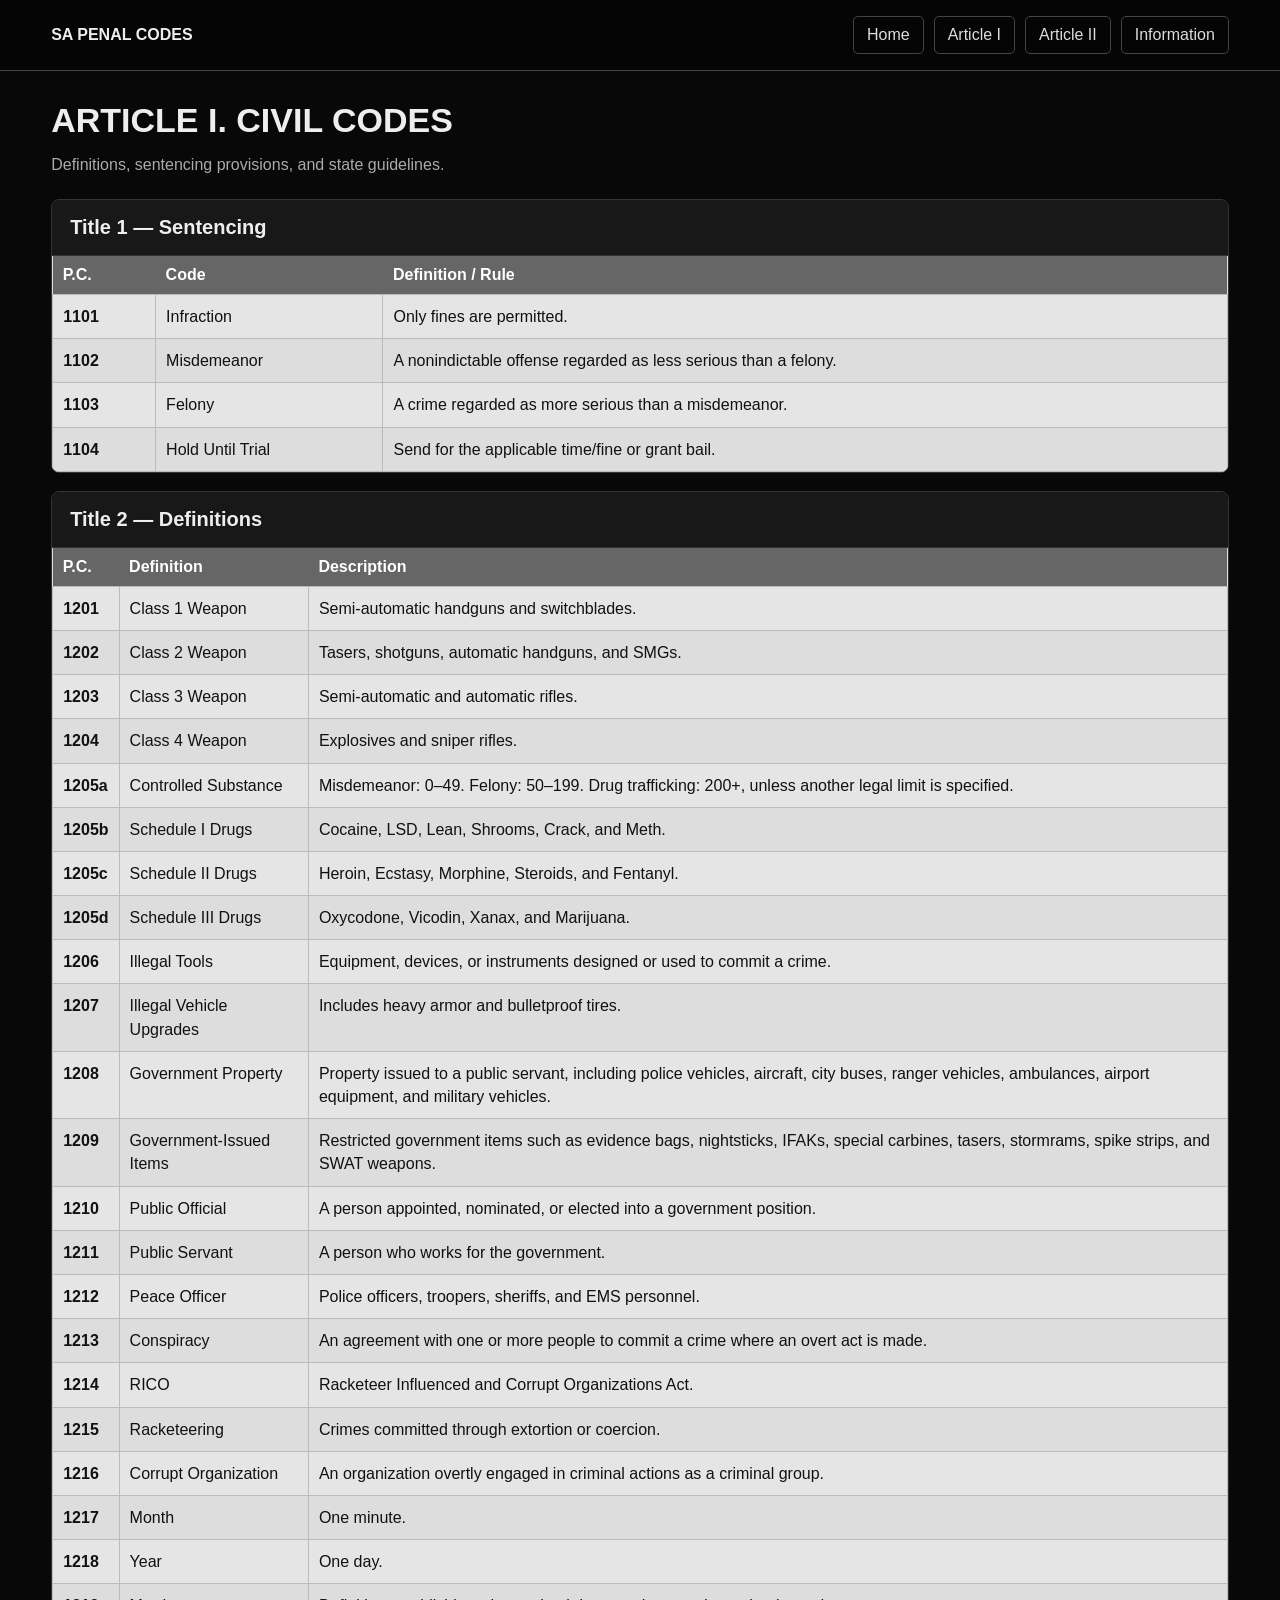
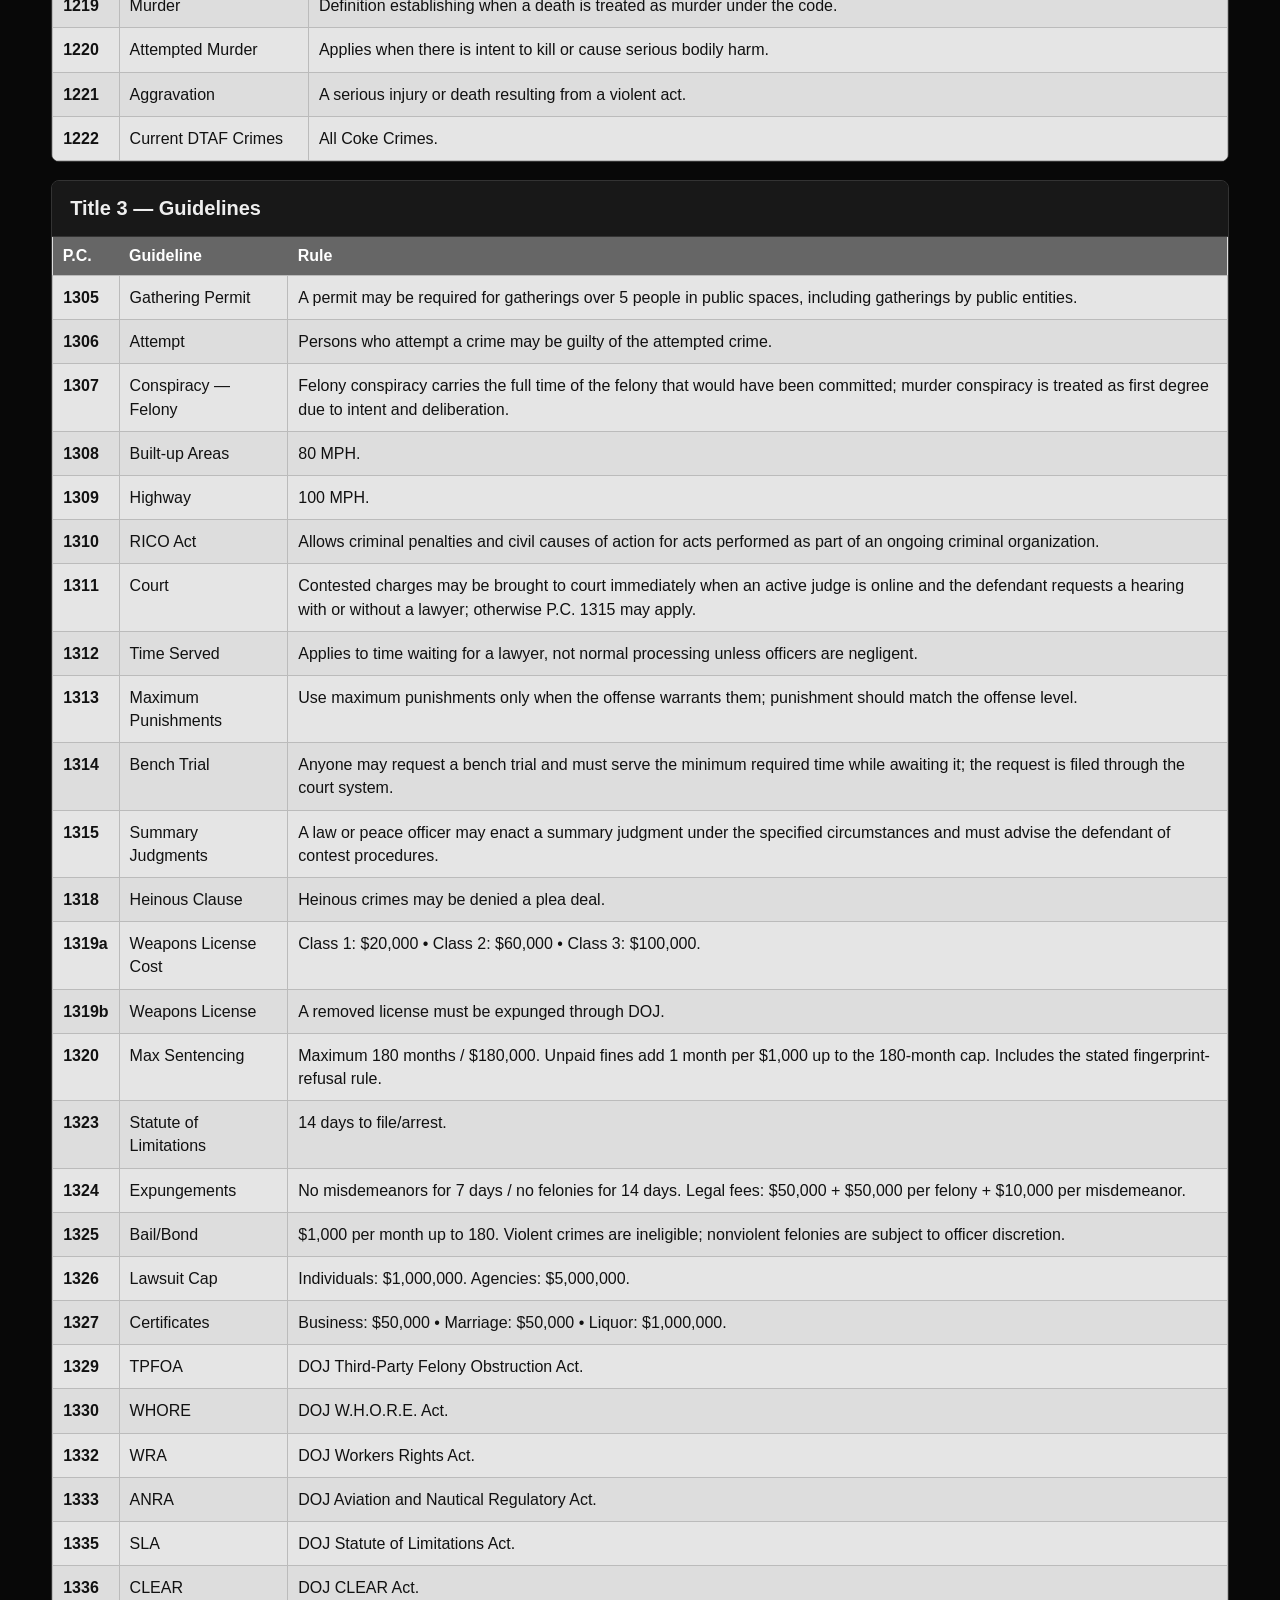
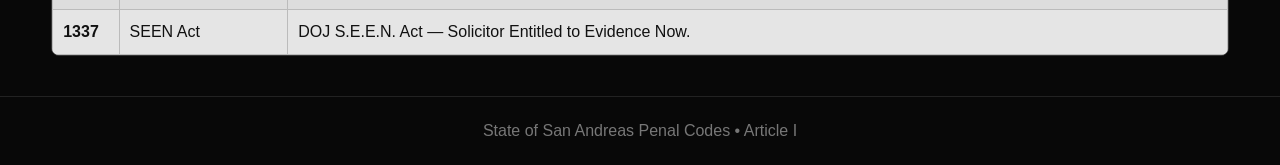
==== article1.html @ 96ac8deb "Add Article I civil codes page" ====
<!DOCTYPE html><html lang="en"><head><meta charset="UTF-8"><meta name="viewport" content="width=device-width,initial-scale=1"><title>Article I | State of San Andreas Penal Codes</title><style>*{box-sizing:border-box}body{margin:0;background:#080808;color:#eee;font-family:Arial,Helvetica,sans-serif}nav{background:#050505;border-bottom:1px solid #444;padding:16px 4%;display:flex;gap:10px;flex-wrap:wrap;align-items:center;position:sticky;top:0;z-index:10}nav b{margin-right:auto}nav a{color:#ddd;text-decoration:none;padding:9px 13px;border:1px solid #444;border-radius:5px}main{width:92%;max-width:1300px;margin:30px auto}.intro{margin-bottom:25px}.intro h1{font-size:34px;margin:0 0 8px}.intro p{color:#aaa}.section{background:#121212;border:1px solid #333;border-radius:8px;margin:18px 0;overflow:hidden}.section h2{margin:0;padding:16px 18px;background:#181818;border-bottom:1px solid #333;font-size:20px}.tablebox{overflow:auto}table{width:100%;border-collapse:collapse;min-width:760px;background:#ddd;color:#111}th{background:#666;color:#fff;text-align:left;padding:10px}td{padding:10px;border:1px solid #bbb;vertical-align:top;line-height:1.45}tr:nth-child(even){background:#e5e5e5}.pc{font-weight:bold;white-space:nowrap}footer{text-align:center;color:#777;border-top:1px solid #222;padding:25px;margin-top:40px}@media(max-width:600px){nav b{width:100%;margin-bottom:4px}main{width:95%}.intro h1{font-size:27px}}</style></head><body><nav><b>SA PENAL CODES</b><a href="index.html">Home</a><a href="article1.html">Article I</a><a href="article2.html">Article II</a><a href="information.html">Information</a></nav><main><div class="intro"><h1>ARTICLE I. CIVIL CODES</h1><p>Definitions, sentencing provisions, and state guidelines.</p></div><div class="section"><h2>Title 1 — Sentencing</h2><div class="tablebox"><table><tr><th>P.C.</th><th>Code</th><th>Definition / Rule</th></tr><tr><td class="pc">1101</td><td>Infraction</td><td>Only fines are permitted.</td></tr><tr><td class="pc">1102</td><td>Misdemeanor</td><td>A nonindictable offense regarded as less serious than a felony.</td></tr><tr><td class="pc">1103</td><td>Felony</td><td>A crime regarded as more serious than a misdemeanor.</td></tr><tr><td class="pc">1104</td><td>Hold Until Trial</td><td>Send for the applicable time/fine or grant bail.</td></tr></table></div></div><div class="section"><h2>Title 2 — Definitions</h2><div class="tablebox"><table><tr><th>P.C.</th><th>Definition</th><th>Description</th></tr><tr><td class="pc">1201</td><td>Class 1 Weapon</td><td>Semi-automatic handguns and switchblades.</td></tr><tr><td class="pc">1202</td><td>Class 2 Weapon</td><td>Tasers, shotguns, automatic handguns, and SMGs.</td></tr><tr><td class="pc">1203</td><td>Class 3 Weapon</td><td>Semi-automatic and automatic rifles.</td></tr><tr><td class="pc">1204</td><td>Class 4 Weapon</td><td>Explosives and sniper rifles.</td></tr><tr><td class="pc">1205a</td><td>Controlled Substance</td><td>Misdemeanor: 0–49. Felony: 50–199. Drug trafficking: 200+, unless another legal limit is specified.</td></tr><tr><td class="pc">1205b</td><td>Schedule I Drugs</td><td>Cocaine, LSD, Lean, Shrooms, Crack, and Meth.</td></tr><tr><td class="pc">1205c</td><td>Schedule II Drugs</td><td>Heroin, Ecstasy, Morphine, Steroids, and Fentanyl.</td></tr><tr><td class="pc">1205d</td><td>Schedule III Drugs</td><td>Oxycodone, Vicodin, Xanax, and Marijuana.</td></tr><tr><td class="pc">1206</td><td>Illegal Tools</td><td>Equipment, devices, or instruments designed or used to commit a crime.</td></tr><tr><td class="pc">1207</td><td>Illegal Vehicle Upgrades</td><td>Includes heavy armor and bulletproof tires.</td></tr><tr><td class="pc">1208</td><td>Government Property</td><td>Property issued to a public servant, including police vehicles, aircraft, city buses, ranger vehicles, ambulances, airport equipment, and military vehicles.</td></tr><tr><td class="pc">1209</td><td>Government-Issued Items</td><td>Restricted government items such as evidence bags, nightsticks, IFAKs, special carbines, tasers, stormrams, spike strips, and SWAT weapons.</td></tr><tr><td class="pc">1210</td><td>Public Official</td><td>A person appointed, nominated, or elected into a government position.</td></tr><tr><td class="pc">1211</td><td>Public Servant</td><td>A person who works for the government.</td></tr><tr><td class="pc">1212</td><td>Peace Officer</td><td>Police officers, troopers, sheriffs, and EMS personnel.</td></tr><tr><td class="pc">1213</td><td>Conspiracy</td><td>An agreement with one or more people to commit a crime where an overt act is made.</td></tr><tr><td class="pc">1214</td><td>RICO</td><td>Racketeer Influenced and Corrupt Organizations Act.</td></tr><tr><td class="pc">1215</td><td>Racketeering</td><td>Crimes committed through extortion or coercion.</td></tr><tr><td class="pc">1216</td><td>Corrupt Organization</td><td>An organization overtly engaged in criminal actions as a criminal group.</td></tr><tr><td class="pc">1217</td><td>Month</td><td>One minute.</td></tr><tr><td class="pc">1218</td><td>Year</td><td>One day.</td></tr><tr><td class="pc">1219</td><td>Murder</td><td>Definition establishing when a death is treated as murder under the code.</td></tr><tr><td class="pc">1220</td><td>Attempted Murder</td><td>Applies when there is intent to kill or cause serious bodily harm.</td></tr><tr><td class="pc">1221</td><td>Aggravation</td><td>A serious injury or death resulting from a violent act.</td></tr><tr><td class="pc">1222</td><td>Current DTAF Crimes</td><td>All Coke Crimes.</td></tr></table></div></div><div class="section"><h2>Title 3 — Guidelines</h2><div class="tablebox"><table><tr><th>P.C.</th><th>Guideline</th><th>Rule</th></tr><tr><td class="pc">1305</td><td>Gathering Permit</td><td>A permit may be required for gatherings over 5 people in public spaces, including gatherings by public entities.</td></tr><tr><td class="pc">1306</td><td>Attempt</td><td>Persons who attempt a crime may be guilty of the attempted crime.</td></tr><tr><td class="pc">1307</td><td>Conspiracy — Felony</td><td>Felony conspiracy carries the full time of the felony that would have been committed; murder conspiracy is treated as first degree due to intent and deliberation.</td></tr><tr><td class="pc">1308</td><td>Built-up Areas</td><td>80 MPH.</td></tr><tr><td class="pc">1309</td><td>Highway</td><td>100 MPH.</td></tr><tr><td class="pc">1310</td><td>RICO Act</td><td>Allows criminal penalties and civil causes of action for acts performed as part of an ongoing criminal organization.</td></tr><tr><td class="pc">1311</td><td>Court</td><td>Contested charges may be brought to court immediately when an active judge is online and the defendant requests a hearing with or without a lawyer; otherwise P.C. 1315 may apply.</td></tr><tr><td class="pc">1312</td><td>Time Served</td><td>Applies to time waiting for a lawyer, not normal processing unless officers are negligent.</td></tr><tr><td class="pc">1313</td><td>Maximum Punishments</td><td>Use maximum punishments only when the offense warrants them; punishment should match the offense level.</td></tr><tr><td class="pc">1314</td><td>Bench Trial</td><td>Anyone may request a bench trial and must serve the minimum required time while awaiting it; the request is filed through the court system.</td></tr><tr><td class="pc">1315</td><td>Summary Judgments</td><td>A law or peace officer may enact a summary judgment under the specified circumstances and must advise the defendant of contest procedures.</td></tr><tr><td class="pc">1318</td><td>Heinous Clause</td><td>Heinous crimes may be denied a plea deal.</td></tr><tr><td class="pc">1319a</td><td>Weapons License Cost</td><td>Class 1: $20,000 • Class 2: $60,000 • Class 3: $100,000.</td></tr><tr><td class="pc">1319b</td><td>Weapons License</td><td>A removed license must be expunged through DOJ.</td></tr><tr><td class="pc">1320</td><td>Max Sentencing</td><td>Maximum 180 months / $180,000. Unpaid fines add 1 month per $1,000 up to the 180-month cap. Includes the stated fingerprint-refusal rule.</td></tr><tr><td class="pc">1323</td><td>Statute of Limitations</td><td>14 days to file/arrest.</td></tr><tr><td class="pc">1324</td><td>Expungements</td><td>No misdemeanors for 7 days / no felonies for 14 days. Legal fees: $50,000 + $50,000 per felony + $10,000 per misdemeanor.</td></tr><tr><td class="pc">1325</td><td>Bail/Bond</td><td>$1,000 per month up to 180. Violent crimes are ineligible; nonviolent felonies are subject to officer discretion.</td></tr><tr><td class="pc">1326</td><td>Lawsuit Cap</td><td>Individuals: $1,000,000. Agencies: $5,000,000.</td></tr><tr><td class="pc">1327</td><td>Certificates</td><td>Business: $50,000 • Marriage: $50,000 • Liquor: $1,000,000.</td></tr><tr><td class="pc">1329</td><td>TPFOA</td><td>DOJ Third-Party Felony Obstruction Act.</td></tr><tr><td class="pc">1330</td><td>WHORE</td><td>DOJ W.H.O.R.E. Act.</td></tr><tr><td class="pc">1332</td><td>WRA</td><td>DOJ Workers Rights Act.</td></tr><tr><td class="pc">1333</td><td>ANRA</td><td>DOJ Aviation and Nautical Regulatory Act.</td></tr><tr><td class="pc">1335</td><td>SLA</td><td>DOJ Statute of Limitations Act.</td></tr><tr><td class="pc">1336</td><td>CLEAR</td><td>DOJ CLEAR Act.</td></tr><tr><td class="pc">1337</td><td>SEEN Act</td><td>DOJ S.E.E.N. Act — Solicitor Entitled to Evidence Now.</td></tr></table></div></div></main><footer>State of San Andreas Penal Codes • Article I</footer></body></html>
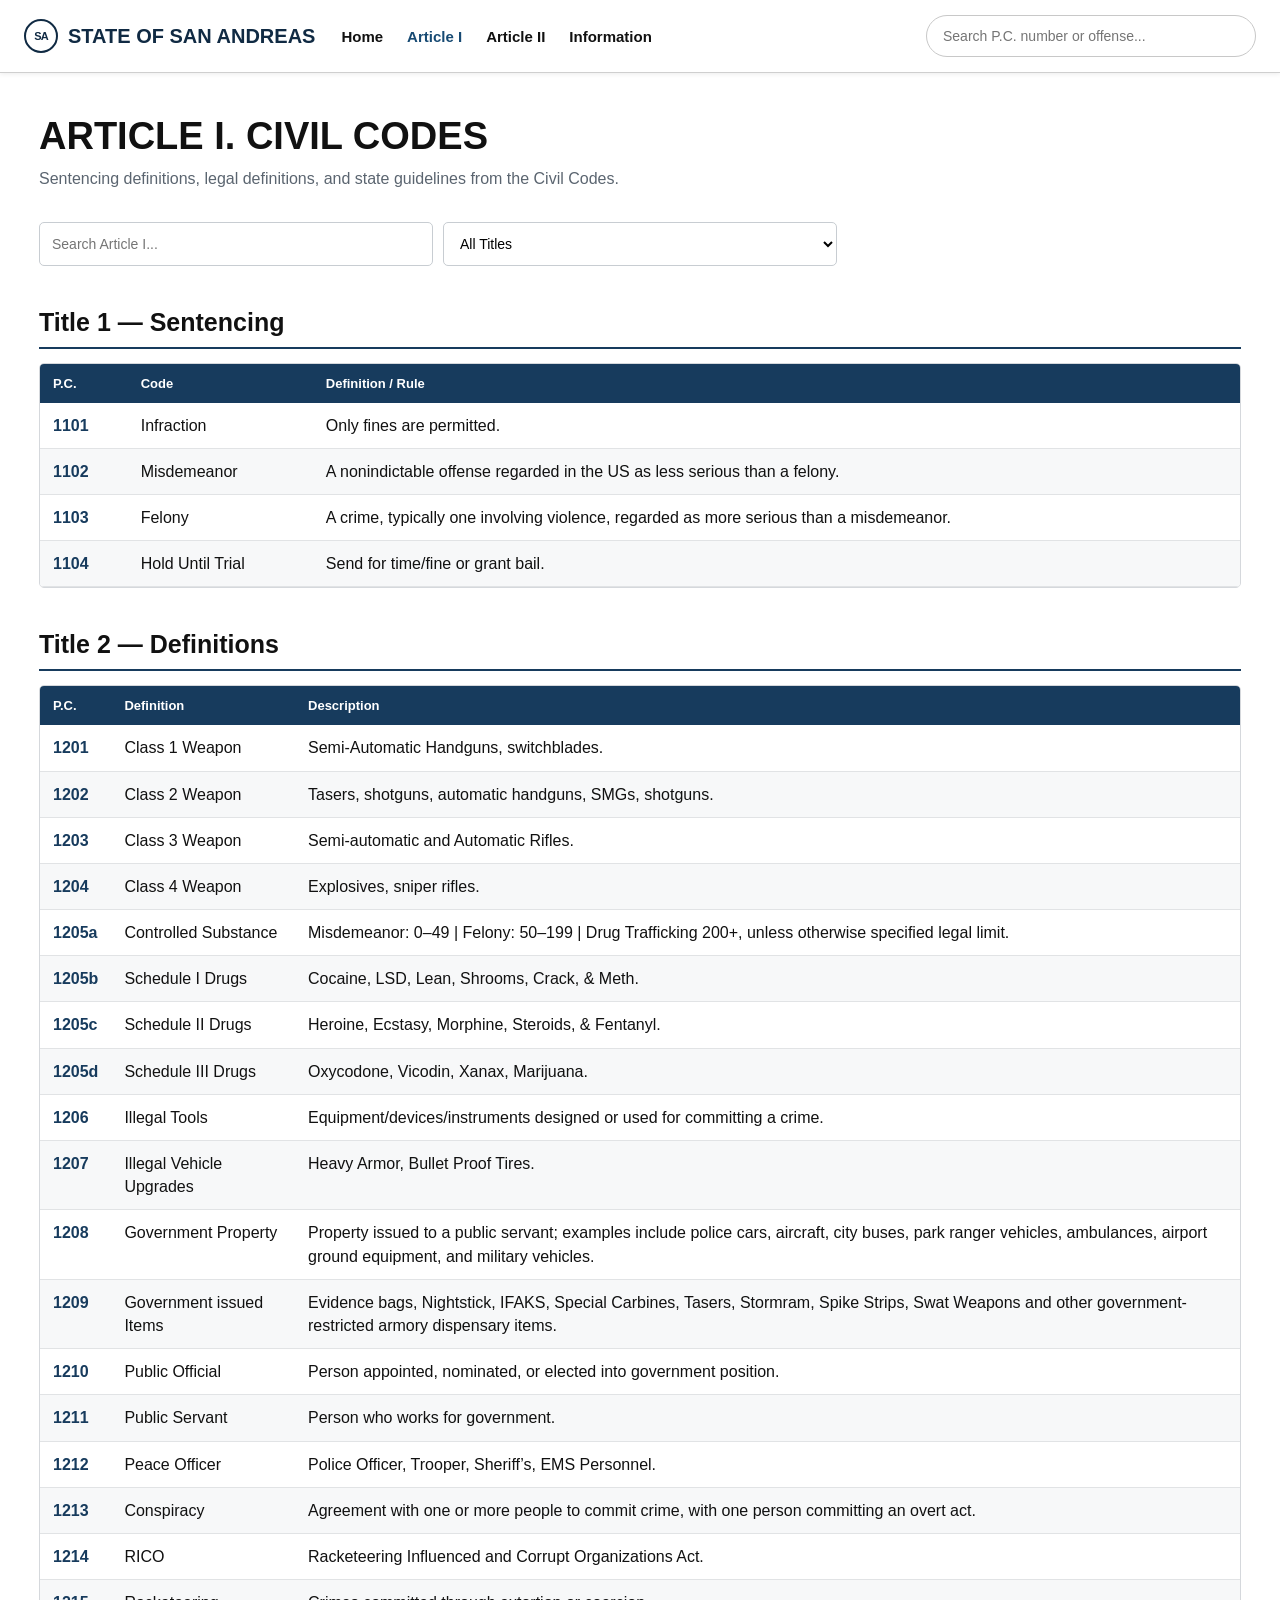
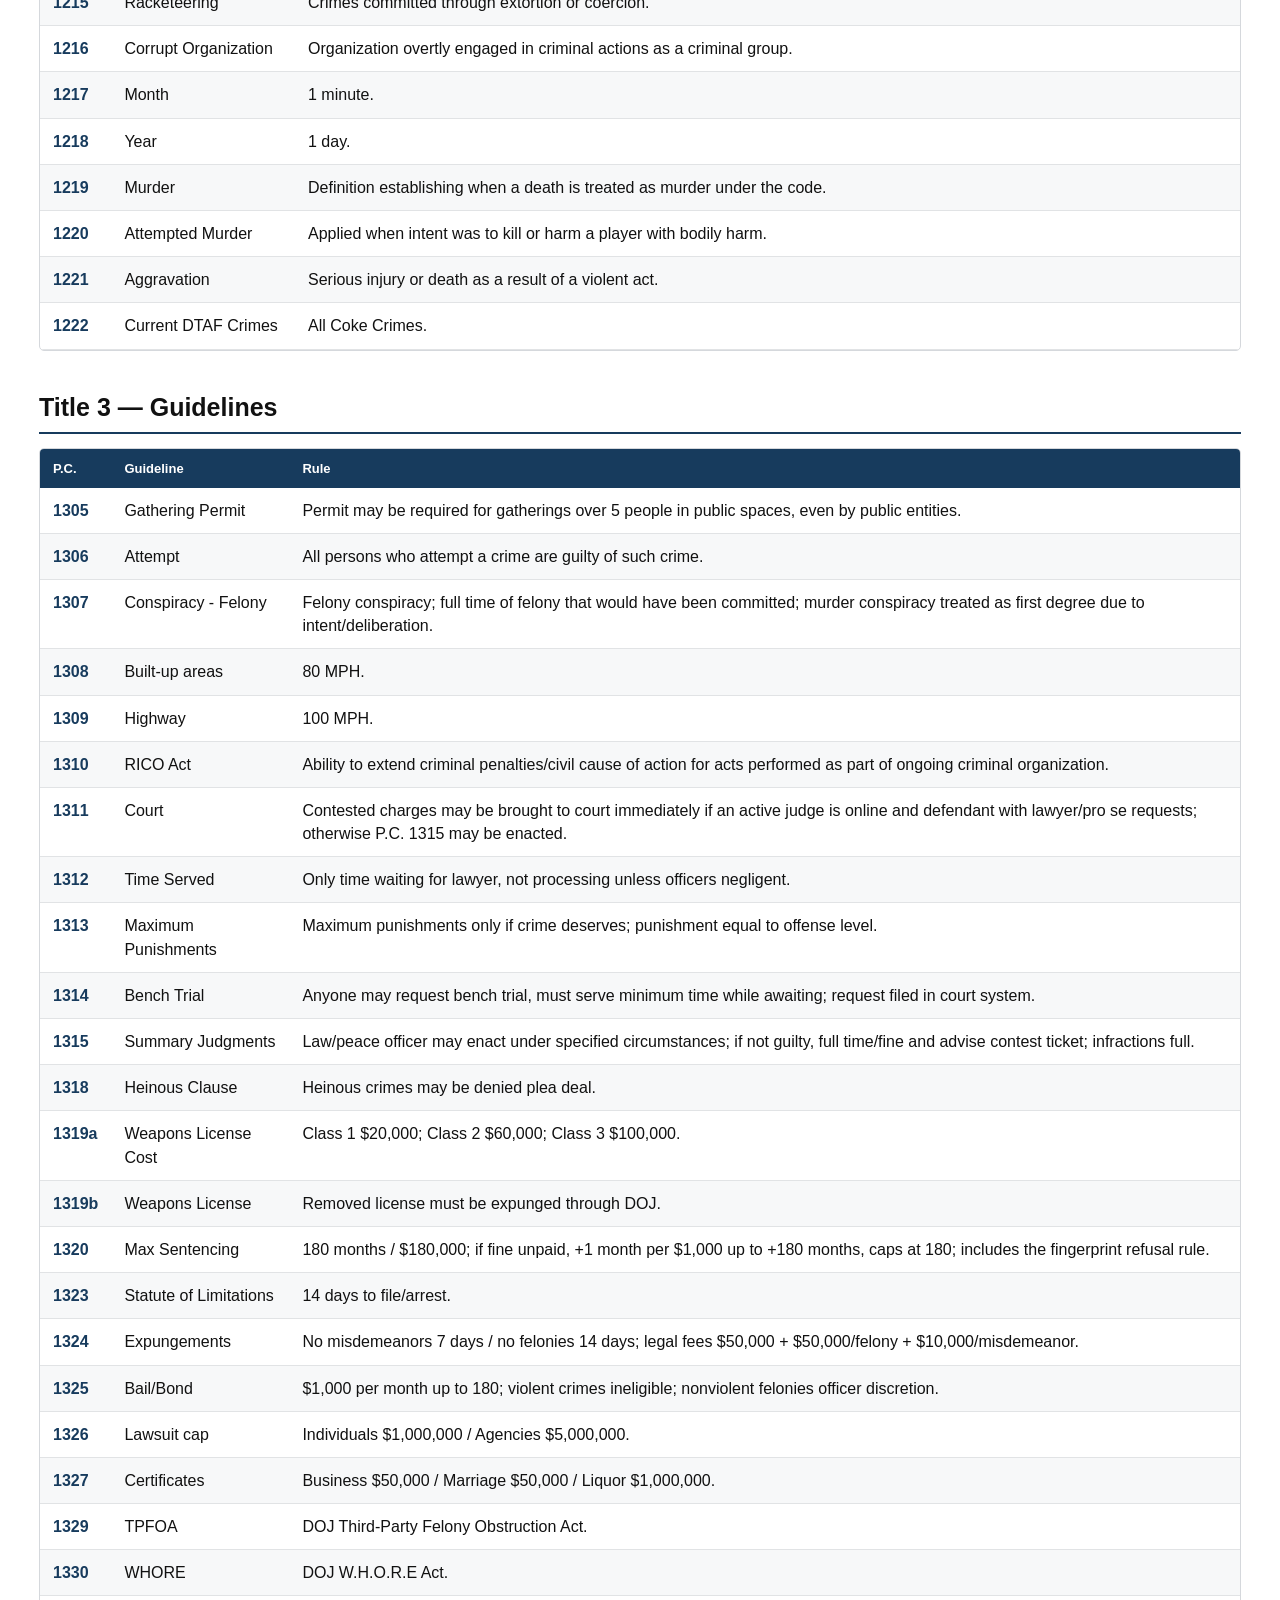
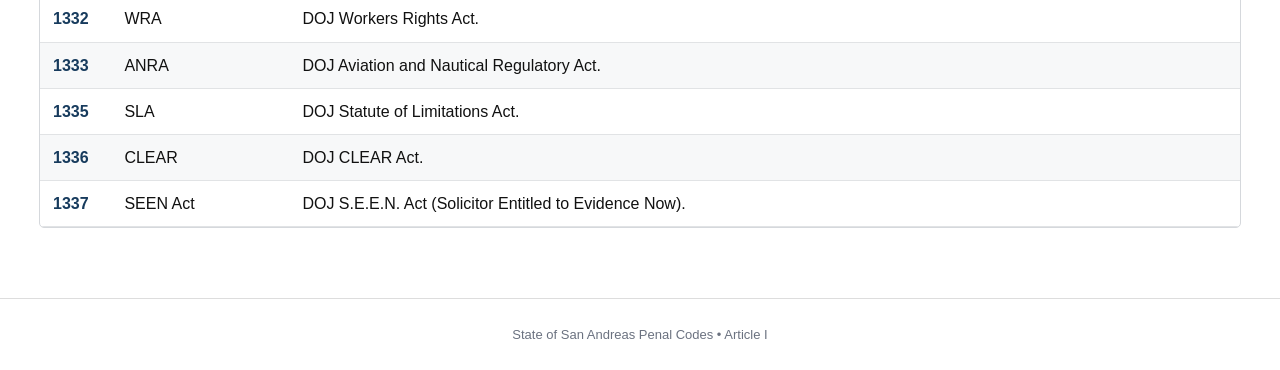
==== commit eb886e27: "Restyle and improve Article I Civil Codes page" ====
--- a/article1.html
+++ b/article1.html
@@ -1 +1,36 @@
-<!DOCTYPE html><html lang="en"><head><meta charset="UTF-8"><meta name="viewport" content="width=device-width,initial-scale=1"><title>Article I | State of San Andreas Penal Codes</title><style>*{box-sizing:border-box}body{margin:0;background:#080808;color:#eee;font-family:Arial,Helvetica,sans-serif}nav{background:#050505;border-bottom:1px solid #444;padding:16px 4%;display:flex;gap:10px;flex-wrap:wrap;align-items:center;position:sticky;top:0;z-index:10}nav b{margin-right:auto}nav a{color:#ddd;text-decoration:none;padding:9px 13px;border:1px solid #444;border-radius:5px}main{width:92%;max-width:1300px;margin:30px auto}.intro{margin-bottom:25px}.intro h1{font-size:34px;margin:0 0 8px}.intro p{color:#aaa}.section{background:#121212;border:1px solid #333;border-radius:8px;margin:18px 0;overflow:hidden}.section h2{margin:0;padding:16px 18px;background:#181818;border-bottom:1px solid #333;font-size:20px}.tablebox{overflow:auto}table{width:100%;border-collapse:collapse;min-width:760px;background:#ddd;color:#111}th{background:#666;color:#fff;text-align:left;padding:10px}td{padding:10px;border:1px solid #bbb;vertical-align:top;line-height:1.45}tr:nth-child(even){background:#e5e5e5}.pc{font-weight:bold;white-space:nowrap}footer{text-align:center;color:#777;border-top:1px solid #222;padding:25px;margin-top:40px}@media(max-width:600px){nav b{width:100%;margin-bottom:4px}main{width:95%}.intro h1{font-size:27px}}</style></head><body><nav><b>SA PENAL CODES</b><a href="index.html">Home</a><a href="article1.html">Article I</a><a href="article2.html">Article II</a><a href="information.html">Information</a></nav><main><div class="intro"><h1>ARTICLE I. CIVIL CODES</h1><p>Definitions, sentencing provisions, and state guidelines.</p></div><div class="section"><h2>Title 1 — Sentencing</h2><div class="tablebox"><table><tr><th>P.C.</th><th>Code</th><th>Definition / Rule</th></tr><tr><td class="pc">1101</td><td>Infraction</td><td>Only fines are permitted.</td></tr><tr><td class="pc">1102</td><td>Misdemeanor</td><td>A nonindictable offense regarded as less serious than a felony.</td></tr><tr><td class="pc">1103</td><td>Felony</td><td>A crime regarded as more serious than a misdemeanor.</td></tr><tr><td class="pc">1104</td><td>Hold Until Trial</td><td>Send for the applicable time/fine or grant bail.</td></tr></table></div></div><div class="section"><h2>Title 2 — Definitions</h2><div class="tablebox"><table><tr><th>P.C.</th><th>Definition</th><th>Description</th></tr><tr><td class="pc">1201</td><td>Class 1 Weapon</td><td>Semi-automatic handguns and switchblades.</td></tr><tr><td class="pc">1202</td><td>Class 2 Weapon</td><td>Tasers, shotguns, automatic handguns, and SMGs.</td></tr><tr><td class="pc">1203</td><td>Class 3 Weapon</td><td>Semi-automatic and automatic rifles.</td></tr><tr><td class="pc">1204</td><td>Class 4 Weapon</td><td>Explosives and sniper rifles.</td></tr><tr><td class="pc">1205a</td><td>Controlled Substance</td><td>Misdemeanor: 0–49. Felony: 50–199. Drug trafficking: 200+, unless another legal limit is specified.</td></tr><tr><td class="pc">1205b</td><td>Schedule I Drugs</td><td>Cocaine, LSD, Lean, Shrooms, Crack, and Meth.</td></tr><tr><td class="pc">1205c</td><td>Schedule II Drugs</td><td>Heroin, Ecstasy, Morphine, Steroids, and Fentanyl.</td></tr><tr><td class="pc">1205d</td><td>Schedule III Drugs</td><td>Oxycodone, Vicodin, Xanax, and Marijuana.</td></tr><tr><td class="pc">1206</td><td>Illegal Tools</td><td>Equipment, devices, or instruments designed or used to commit a crime.</td></tr><tr><td class="pc">1207</td><td>Illegal Vehicle Upgrades</td><td>Includes heavy armor and bulletproof tires.</td></tr><tr><td class="pc">1208</td><td>Government Property</td><td>Property issued to a public servant, including police vehicles, aircraft, city buses, ranger vehicles, ambulances, airport equipment, and military vehicles.</td></tr><tr><td class="pc">1209</td><td>Government-Issued Items</td><td>Restricted government items such as evidence bags, nightsticks, IFAKs, special carbines, tasers, stormrams, spike strips, and SWAT weapons.</td></tr><tr><td class="pc">1210</td><td>Public Official</td><td>A person appointed, nominated, or elected into a government position.</td></tr><tr><td class="pc">1211</td><td>Public Servant</td><td>A person who works for the government.</td></tr><tr><td class="pc">1212</td><td>Peace Officer</td><td>Police officers, troopers, sheriffs, and EMS personnel.</td></tr><tr><td class="pc">1213</td><td>Conspiracy</td><td>An agreement with one or more people to commit a crime where an overt act is made.</td></tr><tr><td class="pc">1214</td><td>RICO</td><td>Racketeer Influenced and Corrupt Organizations Act.</td></tr><tr><td class="pc">1215</td><td>Racketeering</td><td>Crimes committed through extortion or coercion.</td></tr><tr><td class="pc">1216</td><td>Corrupt Organization</td><td>An organization overtly engaged in criminal actions as a criminal group.</td></tr><tr><td class="pc">1217</td><td>Month</td><td>One minute.</td></tr><tr><td class="pc">1218</td><td>Year</td><td>One day.</td></tr><tr><td class="pc">1219</td><td>Murder</td><td>Definition establishing when a death is treated as murder under the code.</td></tr><tr><td class="pc">1220</td><td>Attempted Murder</td><td>Applies when there is intent to kill or cause serious bodily harm.</td></tr><tr><td class="pc">1221</td><td>Aggravation</td><td>A serious injury or death resulting from a violent act.</td></tr><tr><td class="pc">1222</td><td>Current DTAF Crimes</td><td>All Coke Crimes.</td></tr></table></div></div><div class="section"><h2>Title 3 — Guidelines</h2><div class="tablebox"><table><tr><th>P.C.</th><th>Guideline</th><th>Rule</th></tr><tr><td class="pc">1305</td><td>Gathering Permit</td><td>A permit may be required for gatherings over 5 people in public spaces, including gatherings by public entities.</td></tr><tr><td class="pc">1306</td><td>Attempt</td><td>Persons who attempt a crime may be guilty of the attempted crime.</td></tr><tr><td class="pc">1307</td><td>Conspiracy — Felony</td><td>Felony conspiracy carries the full time of the felony that would have been committed; murder conspiracy is treated as first degree due to intent and deliberation.</td></tr><tr><td class="pc">1308</td><td>Built-up Areas</td><td>80 MPH.</td></tr><tr><td class="pc">1309</td><td>Highway</td><td>100 MPH.</td></tr><tr><td class="pc">1310</td><td>RICO Act</td><td>Allows criminal penalties and civil causes of action for acts performed as part of an ongoing criminal organization.</td></tr><tr><td class="pc">1311</td><td>Court</td><td>Contested charges may be brought to court immediately when an active judge is online and the defendant requests a hearing with or without a lawyer; otherwise P.C. 1315 may apply.</td></tr><tr><td class="pc">1312</td><td>Time Served</td><td>Applies to time waiting for a lawyer, not normal processing unless officers are negligent.</td></tr><tr><td class="pc">1313</td><td>Maximum Punishments</td><td>Use maximum punishments only when the offense warrants them; punishment should match the offense level.</td></tr><tr><td class="pc">1314</td><td>Bench Trial</td><td>Anyone may request a bench trial and must serve the minimum required time while awaiting it; the request is filed through the court system.</td></tr><tr><td class="pc">1315</td><td>Summary Judgments</td><td>A law or peace officer may enact a summary judgment under the specified circumstances and must advise the defendant of contest procedures.</td></tr><tr><td class="pc">1318</td><td>Heinous Clause</td><td>Heinous crimes may be denied a plea deal.</td></tr><tr><td class="pc">1319a</td><td>Weapons License Cost</td><td>Class 1: $20,000 • Class 2: $60,000 • Class 3: $100,000.</td></tr><tr><td class="pc">1319b</td><td>Weapons License</td><td>A removed license must be expunged through DOJ.</td></tr><tr><td class="pc">1320</td><td>Max Sentencing</td><td>Maximum 180 months / $180,000. Unpaid fines add 1 month per $1,000 up to the 180-month cap. Includes the stated fingerprint-refusal rule.</td></tr><tr><td class="pc">1323</td><td>Statute of Limitations</td><td>14 days to file/arrest.</td></tr><tr><td class="pc">1324</td><td>Expungements</td><td>No misdemeanors for 7 days / no felonies for 14 days. Legal fees: $50,000 + $50,000 per felony + $10,000 per misdemeanor.</td></tr><tr><td class="pc">1325</td><td>Bail/Bond</td><td>$1,000 per month up to 180. Violent crimes are ineligible; nonviolent felonies are subject to officer discretion.</td></tr><tr><td class="pc">1326</td><td>Lawsuit Cap</td><td>Individuals: $1,000,000. Agencies: $5,000,000.</td></tr><tr><td class="pc">1327</td><td>Certificates</td><td>Business: $50,000 • Marriage: $50,000 • Liquor: $1,000,000.</td></tr><tr><td class="pc">1329</td><td>TPFOA</td><td>DOJ Third-Party Felony Obstruction Act.</td></tr><tr><td class="pc">1330</td><td>WHORE</td><td>DOJ W.H.O.R.E. Act.</td></tr><tr><td class="pc">1332</td><td>WRA</td><td>DOJ Workers Rights Act.</td></tr><tr><td class="pc">1333</td><td>ANRA</td><td>DOJ Aviation and Nautical Regulatory Act.</td></tr><tr><td class="pc">1335</td><td>SLA</td><td>DOJ Statute of Limitations Act.</td></tr><tr><td class="pc">1336</td><td>CLEAR</td><td>DOJ CLEAR Act.</td></tr><tr><td class="pc">1337</td><td>SEEN Act</td><td>DOJ S.E.E.N. Act — Solicitor Entitled to Evidence Now.</td></tr></table></div></div></main><footer>State of San Andreas Penal Codes • Article I</footer></body></html>+<!DOCTYPE html>
+<html lang="en">
+<head>
+<meta charset="UTF-8"><meta name="viewport" content="width=device-width,initial-scale=1">
+<title>Article I | State of San Andreas Penal Codes</title><link rel="stylesheet" href="styles.css">
+</head>
+<body>
+<header class="site-header"><nav class="nav">
+<a class="brand" href="index.html"><span class="brand-mark">SA</span><span>STATE OF SAN ANDREAS</span></a>
+<button class="menu-toggle" aria-label="Open menu" onclick="document.querySelector('.nav-links').classList.toggle('open')">☰</button>
+<div class="nav-links"><a href="index.html">Home</a><a class="active" href="article1.html">Article I</a><a href="article2.html">Article II</a><a href="information.html">Information</a></div>
+<input class="global-search" id="globalSearch" type="search" placeholder="Search P.C. number or offense..." aria-label="Search Penal Code">
+</nav></header>
+<main class="page">
+<h1 class="page-title">ARTICLE I. CIVIL CODES</h1>
+<p class="page-lead">Sentencing definitions, legal definitions, and state guidelines from the Civil Codes.</p>
+<div class="toolbar"><input id="articleSearch" type="search" placeholder="Search Article I..."><select id="titleFilter"><option value="all">All Titles</option><option value="title1">Title 1 — Sentencing</option><option value="title2">Title 2 — Definitions</option><option value="title3">Title 3 — Guidelines</option></select></div>
+<section data-title="title1"><h2 class="section-title">Title 1 — Sentencing</h2><div class="code-table-wrap"><table class="code-table"><thead><tr><th>P.C.</th><th>Code</th><th>Definition / Rule</th></tr></thead><tbody>
+<tr><td class="pc">1101</td><td>Infraction</td><td>Only fines are permitted.</td></tr><tr><td class="pc">1102</td><td>Misdemeanor</td><td>A nonindictable offense regarded in the US as less serious than a felony.</td></tr><tr><td class="pc">1103</td><td>Felony</td><td>A crime, typically one involving violence, regarded as more serious than a misdemeanor.</td></tr><tr><td class="pc">1104</td><td>Hold Until Trial</td><td>Send for time/fine or grant bail.</td></tr>
+</tbody></table></div></section>
+<section data-title="title2"><h2 class="section-title">Title 2 — Definitions</h2><div class="code-table-wrap"><table class="code-table"><thead><tr><th>P.C.</th><th>Definition</th><th>Description</th></tr></thead><tbody>
+<tr><td class="pc">1201</td><td>Class 1 Weapon</td><td>Semi-Automatic Handguns, switchblades.</td></tr><tr><td class="pc">1202</td><td>Class 2 Weapon</td><td>Tasers, shotguns, automatic handguns, SMGs, shotguns.</td></tr><tr><td class="pc">1203</td><td>Class 3 Weapon</td><td>Semi-automatic and Automatic Rifles.</td></tr><tr><td class="pc">1204</td><td>Class 4 Weapon</td><td>Explosives, sniper rifles.</td></tr><tr><td class="pc">1205a</td><td>Controlled Substance</td><td>Misdemeanor: 0–49 | Felony: 50–199 | Drug Trafficking 200+, unless otherwise specified legal limit.</td></tr><tr><td class="pc">1205b</td><td>Schedule I Drugs</td><td>Cocaine, LSD, Lean, Shrooms, Crack, &amp; Meth.</td></tr><tr><td class="pc">1205c</td><td>Schedule II Drugs</td><td>Heroine, Ecstasy, Morphine, Steroids, &amp; Fentanyl.</td></tr><tr><td class="pc">1205d</td><td>Schedule III Drugs</td><td>Oxycodone, Vicodin, Xanax, Marijuana.</td></tr><tr><td class="pc">1206</td><td>Illegal Tools</td><td>Equipment/devices/instruments designed or used for committing a crime.</td></tr><tr><td class="pc">1207</td><td>Illegal Vehicle Upgrades</td><td>Heavy Armor, Bullet Proof Tires.</td></tr><tr><td class="pc">1208</td><td>Government Property</td><td>Property issued to a public servant; examples include police cars, aircraft, city buses, park ranger vehicles, ambulances, airport ground equipment, and military vehicles.</td></tr><tr><td class="pc">1209</td><td>Government issued Items</td><td>Evidence bags, Nightstick, IFAKS, Special Carbines, Tasers, Stormram, Spike Strips, Swat Weapons and other government-restricted armory dispensary items.</td></tr><tr><td class="pc">1210</td><td>Public Official</td><td>Person appointed, nominated, or elected into government position.</td></tr><tr><td class="pc">1211</td><td>Public Servant</td><td>Person who works for government.</td></tr><tr><td class="pc">1212</td><td>Peace Officer</td><td>Police Officer, Trooper, Sheriff’s, EMS Personnel.</td></tr><tr><td class="pc">1213</td><td>Conspiracy</td><td>Agreement with one or more people to commit crime, with one person committing an overt act.</td></tr><tr><td class="pc">1214</td><td>RICO</td><td>Racketeering Influenced and Corrupt Organizations Act.</td></tr><tr><td class="pc">1215</td><td>Racketeering</td><td>Crimes committed through extortion or coercion.</td></tr><tr><td class="pc">1216</td><td>Corrupt Organization</td><td>Organization overtly engaged in criminal actions as a criminal group.</td></tr><tr><td class="pc">1217</td><td>Month</td><td>1 minute.</td></tr><tr><td class="pc">1218</td><td>Year</td><td>1 day.</td></tr><tr><td class="pc">1219</td><td>Murder</td><td>Definition establishing when a death is treated as murder under the code.</td></tr><tr><td class="pc">1220</td><td>Attempted Murder</td><td>Applied when intent was to kill or harm a player with bodily harm.</td></tr><tr><td class="pc">1221</td><td>Aggravation</td><td>Serious injury or death as a result of a violent act.</td></tr><tr><td class="pc">1222</td><td>Current DTAF Crimes</td><td>All Coke Crimes.</td></tr>
+</tbody></table></div></section>
+<section data-title="title3"><h2 class="section-title">Title 3 — Guidelines</h2><div class="code-table-wrap"><table class="code-table"><thead><tr><th>P.C.</th><th>Guideline</th><th>Rule</th></tr></thead><tbody>
+<tr><td class="pc">1305</td><td>Gathering Permit</td><td>Permit may be required for gatherings over 5 people in public spaces, even by public entities.</td></tr><tr><td class="pc">1306</td><td>Attempt</td><td>All persons who attempt a crime are guilty of such crime.</td></tr><tr><td class="pc">1307</td><td>Conspiracy - Felony</td><td>Felony conspiracy; full time of felony that would have been committed; murder conspiracy treated as first degree due to intent/deliberation.</td></tr><tr><td class="pc">1308</td><td>Built-up areas</td><td>80 MPH.</td></tr><tr><td class="pc">1309</td><td>Highway</td><td>100 MPH.</td></tr><tr><td class="pc">1310</td><td>RICO Act</td><td>Ability to extend criminal penalties/civil cause of action for acts performed as part of ongoing criminal organization.</td></tr><tr><td class="pc">1311</td><td>Court</td><td>Contested charges may be brought to court immediately if an active judge is online and defendant with lawyer/pro se requests; otherwise P.C. 1315 may be enacted.</td></tr><tr><td class="pc">1312</td><td>Time Served</td><td>Only time waiting for lawyer, not processing unless officers negligent.</td></tr><tr><td class="pc">1313</td><td>Maximum Punishments</td><td>Maximum punishments only if crime deserves; punishment equal to offense level.</td></tr><tr><td class="pc">1314</td><td>Bench Trial</td><td>Anyone may request bench trial, must serve minimum time while awaiting; request filed in court system.</td></tr><tr><td class="pc">1315</td><td>Summary Judgments</td><td>Law/peace officer may enact under specified circumstances; if not guilty, full time/fine and advise contest ticket; infractions full.</td></tr><tr><td class="pc">1318</td><td>Heinous Clause</td><td>Heinous crimes may be denied plea deal.</td></tr><tr><td class="pc">1319a</td><td>Weapons License Cost</td><td>Class 1 $20,000; Class 2 $60,000; Class 3 $100,000.</td></tr><tr><td class="pc">1319b</td><td>Weapons License</td><td>Removed license must be expunged through DOJ.</td></tr><tr><td class="pc">1320</td><td>Max Sentencing</td><td>180 months / $180,000; if fine unpaid, +1 month per $1,000 up to +180 months, caps at 180; includes the fingerprint refusal rule.</td></tr><tr><td class="pc">1323</td><td>Statute of Limitations</td><td>14 days to file/arrest.</td></tr><tr><td class="pc">1324</td><td>Expungements</td><td>No misdemeanors 7 days / no felonies 14 days; legal fees $50,000 + $50,000/felony + $10,000/misdemeanor.</td></tr><tr><td class="pc">1325</td><td>Bail/Bond</td><td>$1,000 per month up to 180; violent crimes ineligible; nonviolent felonies officer discretion.</td></tr><tr><td class="pc">1326</td><td>Lawsuit cap</td><td>Individuals $1,000,000 / Agencies $5,000,000.</td></tr><tr><td class="pc">1327</td><td>Certificates</td><td>Business $50,000 / Marriage $50,000 / Liquor $1,000,000.</td></tr><tr><td class="pc">1329</td><td>TPFOA</td><td>DOJ Third-Party Felony Obstruction Act.</td></tr><tr><td class="pc">1330</td><td>WHORE</td><td>DOJ W.H.O.R.E Act.</td></tr><tr><td class="pc">1332</td><td>WRA</td><td>DOJ Workers Rights Act.</td></tr><tr><td class="pc">1333</td><td>ANRA</td><td>DOJ Aviation and Nautical Regulatory Act.</td></tr><tr><td class="pc">1335</td><td>SLA</td><td>DOJ Statute of Limitations Act.</td></tr><tr><td class="pc">1336</td><td>CLEAR</td><td>DOJ CLEAR Act.</td></tr><tr><td class="pc">1337</td><td>SEEN Act</td><td>DOJ S.E.E.N. Act (Solicitor Entitled to Evidence Now).</td></tr>
+</tbody></table></div></section>
+</main>
+<footer class="footer">State of San Andreas Penal Codes • Article I</footer>
+<script>
+const globalSearch=document.getElementById('globalSearch');const articleSearch=document.getElementById('articleSearch');const titleFilter=document.getElementById('titleFilter');
+globalSearch.addEventListener('keydown',e=>{if(e.key==='Enter'&&globalSearch.value.trim())location.href='article2.html?q='+encodeURIComponent(globalSearch.value.trim())});
+function filterArticle(){const q=articleSearch.value.toLowerCase();const title=titleFilter.value;document.querySelectorAll('section[data-title]').forEach(sec=>{let show=title==='all'||sec.dataset.title===title;if(show&&q){show=sec.innerText.toLowerCase().includes(q)}sec.style.display=show?'block':'none'});}
+articleSearch.addEventListener('input',filterArticle);titleFilter.addEventListener('change',filterArticle);
+</script>
+</body>
+</html>
--- a/styles.css
+++ b/styles.css
@@ -0,0 +1 @@
+*{box-sizing:border-box}html{scroll-behavior:smooth}body{margin:0;background:#fff;color:#111;font-family:Arial,Helvetica,sans-serif}.site-header{position:sticky;top:0;z-index:100;background:#fff;border-bottom:1px solid #cfcfcf;box-shadow:0 1px 5px rgba(0,0,0,.08)}.nav{min-height:72px;padding:10px 24px;display:flex;align-items:center;gap:26px}.brand{display:flex;align-items:center;gap:10px;text-decoration:none;color:#102a43;font-weight:800;font-size:20px;white-space:nowrap}.brand-mark{width:34px;height:34px;border:2px solid #102a43;border-radius:50%;display:grid;place-items:center;font-size:11px;letter-spacing:-1px}.nav-links{display:flex;align-items:center;gap:24px}.nav-links a{color:#111;text-decoration:none;font-weight:600;font-size:15px}.nav-links a:hover,.nav-links a.active{color:#174a73}.global-search{margin-left:auto;width:min(330px,32vw);height:42px;border:1px solid #c8c8c8;border-radius:22px;padding:0 16px;font-size:14px;outline:none}.global-search:focus{border-color:#174a73;box-shadow:0 0 0 2px rgba(23,74,115,.1)}.menu-toggle{display:none;border:1px solid #bbb;background:#fff;border-radius:6px;padding:8px 10px;font-size:18px}.page{max-width:1250px;margin:0 auto;padding:42px 24px 70px}.hero-home{min-height:calc(100vh - 73px);display:flex;align-items:center;justify-content:center;text-align:center;padding:50px 20px}.seal{width:285px;height:285px;border:5px solid #111;border-radius:50%;display:flex;align-items:center;justify-content:center;margin:0 auto 36px;position:relative}.seal:before{content:"";position:absolute;inset:15px;border:2px solid #111;border-radius:50%}.seal-ring{position:absolute;inset:35px;border:1px solid #111;border-radius:50%;display:grid;place-items:center}.seal-center{font-size:66px;font-weight:900;letter-spacing:-6px}.seal-top,.seal-bottom{position:absolute;left:50%;transform:translateX(-50%);font-weight:800;font-size:12px;letter-spacing:2px;white-space:nowrap}.seal-top{top:18px}.seal-bottom{bottom:18px}.home-title{font-size:clamp(40px,6vw,76px);line-height:1.02;margin:0;font-weight:900;letter-spacing:-2px}.home-subtitle{font-size:18px;letter-spacing:3px;font-weight:700;margin:24px 0 0}.page-title{font-size:38px;margin:0 0 8px;font-weight:800}.page-lead{color:#5b6570;line-height:1.6;margin:0 0 30px}.section-title{font-size:25px;margin:42px 0 14px;padding-bottom:10px;border-bottom:2px solid #173b5d}.code-table-wrap{overflow:auto;border:1px solid #d5d8dc;border-radius:5px}.code-table{width:100%;border-collapse:collapse;min-width:760px}.code-table th{background:#173b5d;color:#fff;text-align:left;padding:12px 13px;font-size:13px;white-space:nowrap}.code-table td{padding:11px 13px;border-bottom:1px solid #e1e3e5;vertical-align:top;line-height:1.45}.code-table tr:nth-child(even){background:#f7f8f9}.code-table tr:hover{background:#eef4f8}.pc{font-weight:800;white-space:nowrap;color:#173b5d}.toolbar{display:grid;grid-template-columns:minmax(280px,1fr) 1fr 1fr;gap:10px;margin:20px 0}.toolbar input,.toolbar select{height:44px;border:1px solid #c8cdd2;border-radius:5px;padding:0 12px;background:#fff;font-size:14px}.stats{display:flex;gap:10px;flex-wrap:wrap;margin:12px 0 22px}.stat{border:1px solid #d5d8dc;border-radius:5px;padding:11px 15px;min-width:112px;background:#fafafa}.stat strong{display:block;font-size:21px;color:#173b5d}.stat span{font-size:12px;color:#59636e}.info-block{max-width:900px;margin-bottom:34px}.info-block h2{font-size:24px;border-bottom:2px solid #173b5d;padding-bottom:8px}.info-block p,.info-block li{line-height:1.7;color:#3f4850}.notice{border-left:4px solid #173b5d;background:#f4f7f9;padding:16px 18px;margin:22px 0}.footer{border-top:1px solid #ddd;text-align:center;padding:28px 20px;color:#6b7280;font-size:13px}.empty{text-align:center;padding:30px;color:#667085}@media(max-width:900px){.nav{gap:12px}.nav-links{gap:14px}.global-search{width:240px}}@media(max-width:700px){.nav{padding:10px 14px;flex-wrap:wrap}.brand{font-size:16px}.menu-toggle{display:block;margin-left:auto}.nav-links{display:none;width:100%;flex-direction:column;align-items:flex-start;padding:10px 0}.nav-links.open{display:flex}.global-search{order:3;width:100%;margin:0}.hero-home{min-height:calc(100vh - 125px)}.seal{width:230px;height:230px}.seal-center{font-size:52px}.home-title{font-size:42px}.toolbar{grid-template-columns:1fr}.page{padding:30px 14px 55px}.page-title{font-size:30px}}
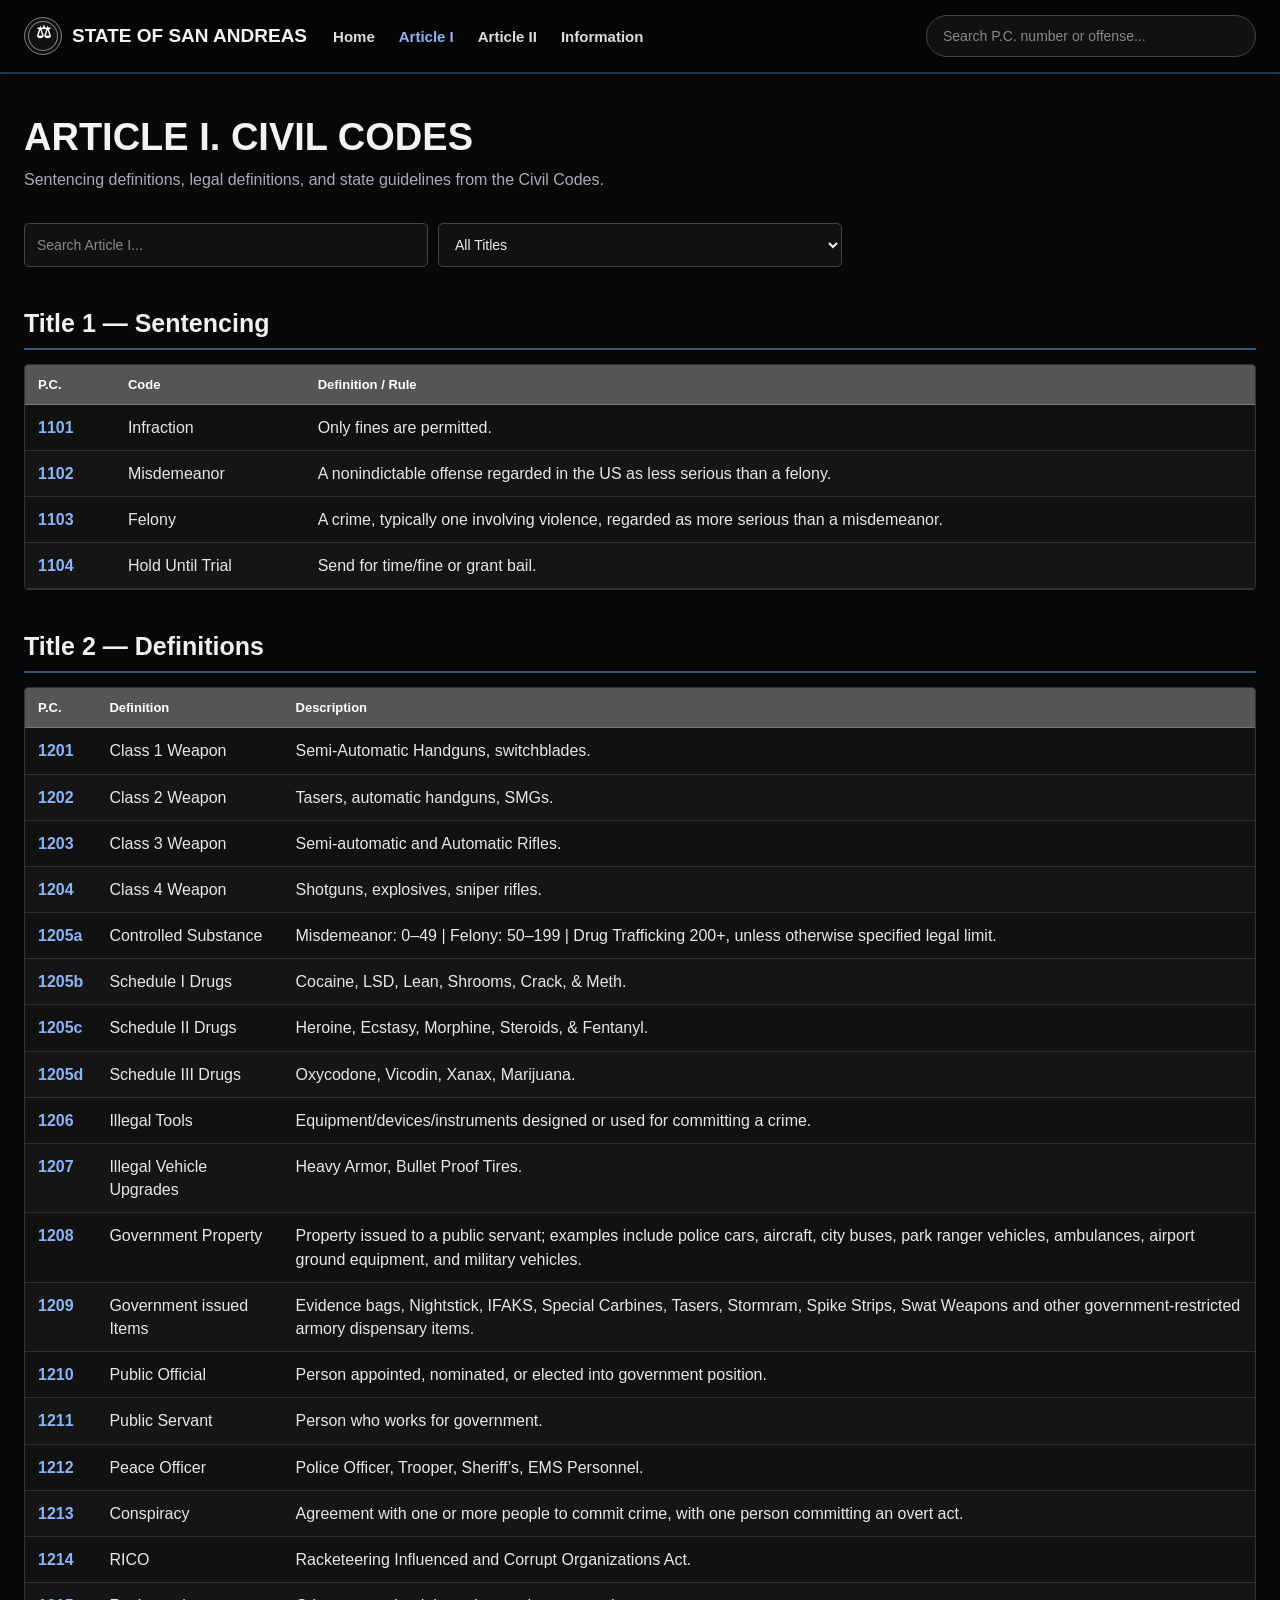
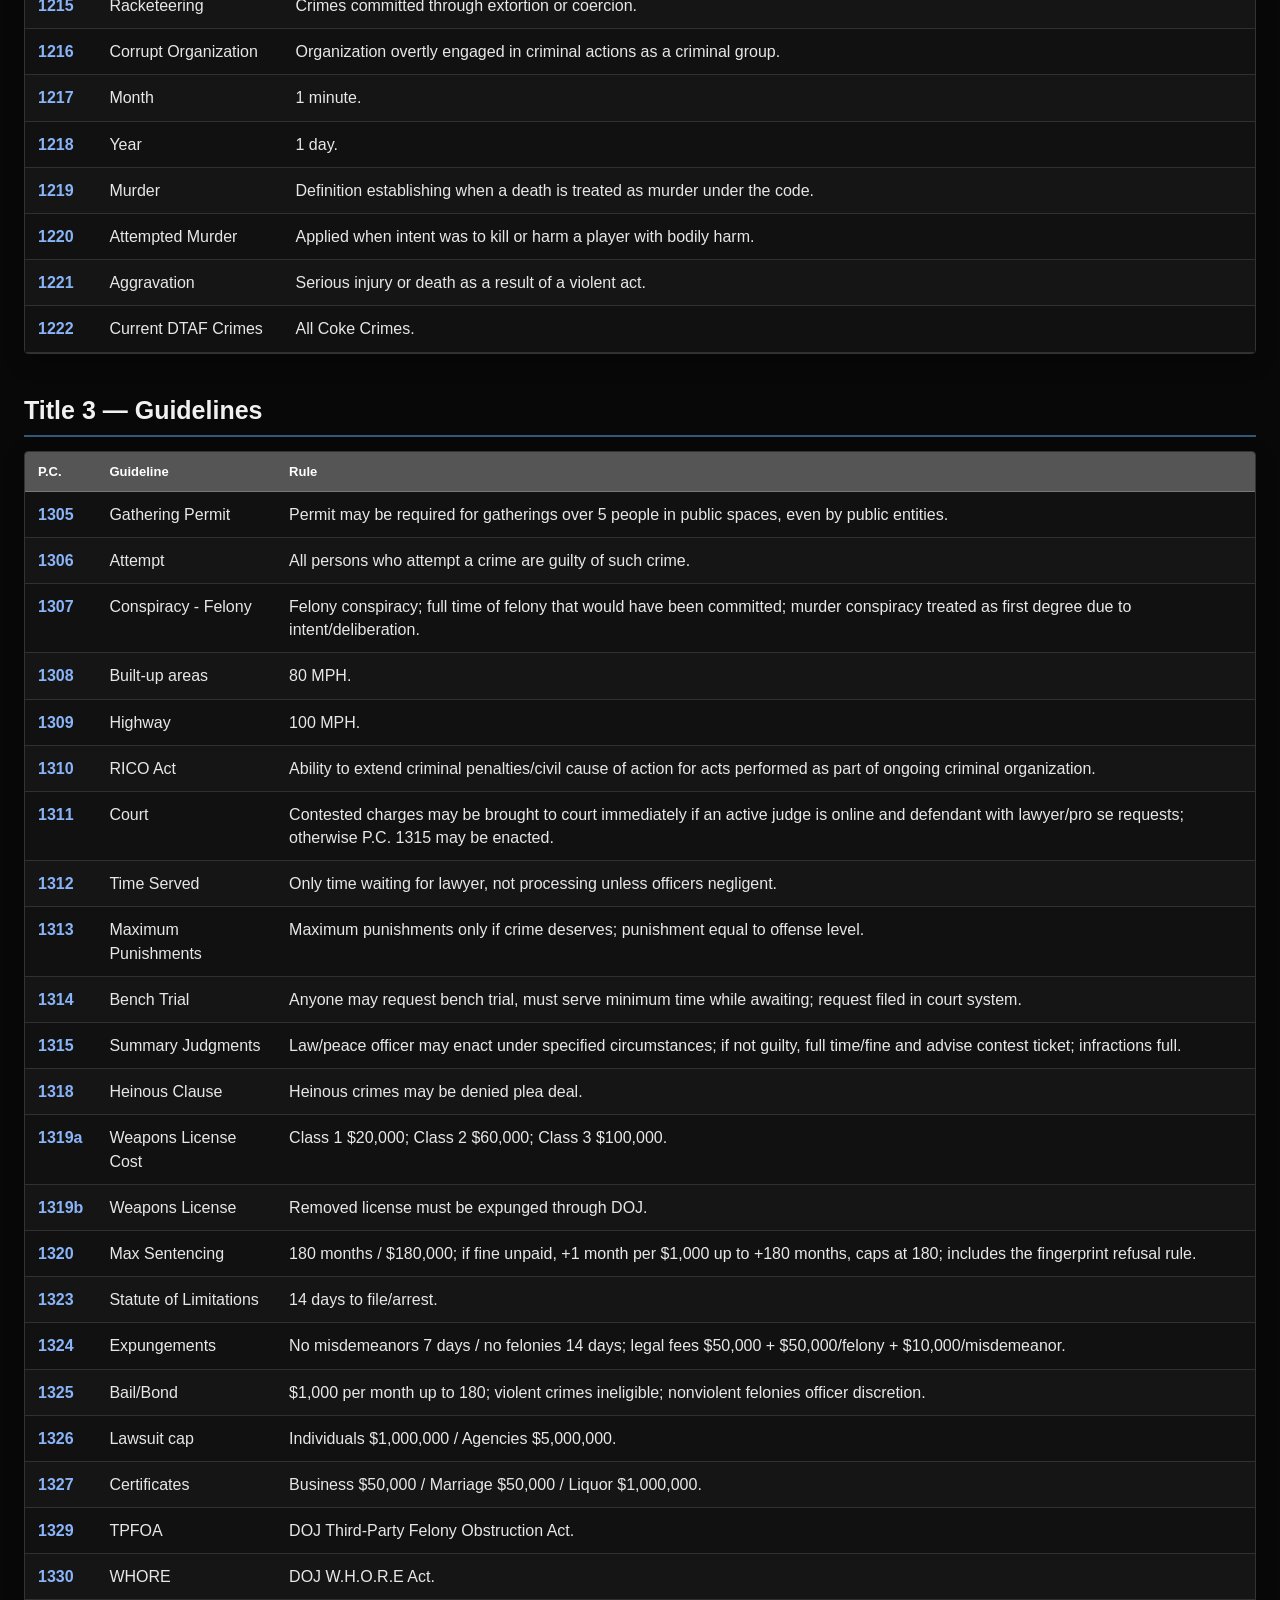
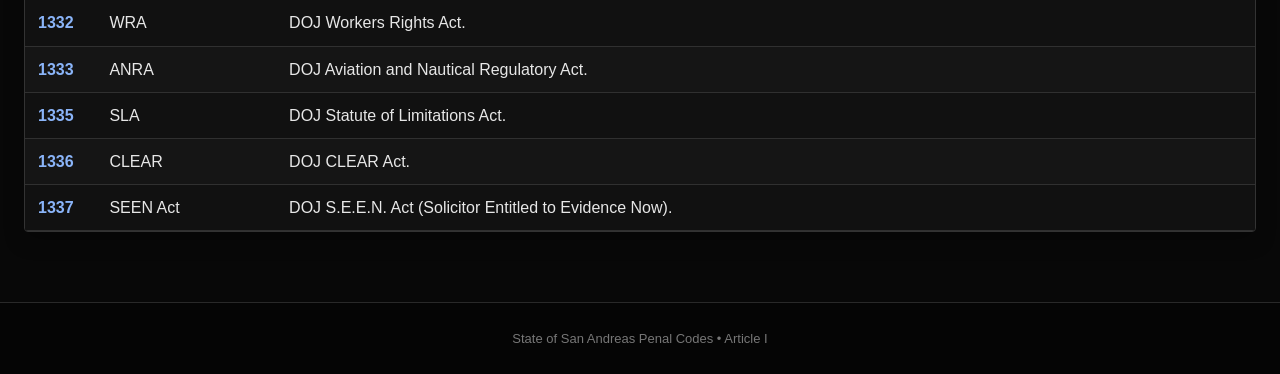
==== commit 5c1d7990: "Correct Class 2 and Class 4 weapon definitions" ====
--- a/article1.html
+++ b/article1.html
@@ -19,7 +19,7 @@
 <tr><td class="pc">1101</td><td>Infraction</td><td>Only fines are permitted.</td></tr><tr><td class="pc">1102</td><td>Misdemeanor</td><td>A nonindictable offense regarded in the US as less serious than a felony.</td></tr><tr><td class="pc">1103</td><td>Felony</td><td>A crime, typically one involving violence, regarded as more serious than a misdemeanor.</td></tr><tr><td class="pc">1104</td><td>Hold Until Trial</td><td>Send for time/fine or grant bail.</td></tr>
 </tbody></table></div></section>
 <section data-title="title2"><h2 class="section-title">Title 2 — Definitions</h2><div class="code-table-wrap"><table class="code-table"><thead><tr><th>P.C.</th><th>Definition</th><th>Description</th></tr></thead><tbody>
-<tr><td class="pc">1201</td><td>Class 1 Weapon</td><td>Semi-Automatic Handguns, switchblades.</td></tr><tr><td class="pc">1202</td><td>Class 2 Weapon</td><td>Tasers, shotguns, automatic handguns, SMGs, shotguns.</td></tr><tr><td class="pc">1203</td><td>Class 3 Weapon</td><td>Semi-automatic and Automatic Rifles.</td></tr><tr><td class="pc">1204</td><td>Class 4 Weapon</td><td>Explosives, sniper rifles.</td></tr><tr><td class="pc">1205a</td><td>Controlled Substance</td><td>Misdemeanor: 0–49 | Felony: 50–199 | Drug Trafficking 200+, unless otherwise specified legal limit.</td></tr><tr><td class="pc">1205b</td><td>Schedule I Drugs</td><td>Cocaine, LSD, Lean, Shrooms, Crack, &amp; Meth.</td></tr><tr><td class="pc">1205c</td><td>Schedule II Drugs</td><td>Heroine, Ecstasy, Morphine, Steroids, &amp; Fentanyl.</td></tr><tr><td class="pc">1205d</td><td>Schedule III Drugs</td><td>Oxycodone, Vicodin, Xanax, Marijuana.</td></tr><tr><td class="pc">1206</td><td>Illegal Tools</td><td>Equipment/devices/instruments designed or used for committing a crime.</td></tr><tr><td class="pc">1207</td><td>Illegal Vehicle Upgrades</td><td>Heavy Armor, Bullet Proof Tires.</td></tr><tr><td class="pc">1208</td><td>Government Property</td><td>Property issued to a public servant; examples include police cars, aircraft, city buses, park ranger vehicles, ambulances, airport ground equipment, and military vehicles.</td></tr><tr><td class="pc">1209</td><td>Government issued Items</td><td>Evidence bags, Nightstick, IFAKS, Special Carbines, Tasers, Stormram, Spike Strips, Swat Weapons and other government-restricted armory dispensary items.</td></tr><tr><td class="pc">1210</td><td>Public Official</td><td>Person appointed, nominated, or elected into government position.</td></tr><tr><td class="pc">1211</td><td>Public Servant</td><td>Person who works for government.</td></tr><tr><td class="pc">1212</td><td>Peace Officer</td><td>Police Officer, Trooper, Sheriff’s, EMS Personnel.</td></tr><tr><td class="pc">1213</td><td>Conspiracy</td><td>Agreement with one or more people to commit crime, with one person committing an overt act.</td></tr><tr><td class="pc">1214</td><td>RICO</td><td>Racketeering Influenced and Corrupt Organizations Act.</td></tr><tr><td class="pc">1215</td><td>Racketeering</td><td>Crimes committed through extortion or coercion.</td></tr><tr><td class="pc">1216</td><td>Corrupt Organization</td><td>Organization overtly engaged in criminal actions as a criminal group.</td></tr><tr><td class="pc">1217</td><td>Month</td><td>1 minute.</td></tr><tr><td class="pc">1218</td><td>Year</td><td>1 day.</td></tr><tr><td class="pc">1219</td><td>Murder</td><td>Definition establishing when a death is treated as murder under the code.</td></tr><tr><td class="pc">1220</td><td>Attempted Murder</td><td>Applied when intent was to kill or harm a player with bodily harm.</td></tr><tr><td class="pc">1221</td><td>Aggravation</td><td>Serious injury or death as a result of a violent act.</td></tr><tr><td class="pc">1222</td><td>Current DTAF Crimes</td><td>All Coke Crimes.</td></tr>
+<tr><td class="pc">1201</td><td>Class 1 Weapon</td><td>Semi-Automatic Handguns, switchblades.</td></tr><tr><td class="pc">1202</td><td>Class 2 Weapon</td><td>Tasers, automatic handguns, SMGs.</td></tr><tr><td class="pc">1203</td><td>Class 3 Weapon</td><td>Semi-automatic and Automatic Rifles.</td></tr><tr><td class="pc">1204</td><td>Class 4 Weapon</td><td>Shotguns, explosives, sniper rifles.</td></tr><tr><td class="pc">1205a</td><td>Controlled Substance</td><td>Misdemeanor: 0–49 | Felony: 50–199 | Drug Trafficking 200+, unless otherwise specified legal limit.</td></tr><tr><td class="pc">1205b</td><td>Schedule I Drugs</td><td>Cocaine, LSD, Lean, Shrooms, Crack, &amp; Meth.</td></tr><tr><td class="pc">1205c</td><td>Schedule II Drugs</td><td>Heroine, Ecstasy, Morphine, Steroids, &amp; Fentanyl.</td></tr><tr><td class="pc">1205d</td><td>Schedule III Drugs</td><td>Oxycodone, Vicodin, Xanax, Marijuana.</td></tr><tr><td class="pc">1206</td><td>Illegal Tools</td><td>Equipment/devices/instruments designed or used for committing a crime.</td></tr><tr><td class="pc">1207</td><td>Illegal Vehicle Upgrades</td><td>Heavy Armor, Bullet Proof Tires.</td></tr><tr><td class="pc">1208</td><td>Government Property</td><td>Property issued to a public servant; examples include police cars, aircraft, city buses, park ranger vehicles, ambulances, airport ground equipment, and military vehicles.</td></tr><tr><td class="pc">1209</td><td>Government issued Items</td><td>Evidence bags, Nightstick, IFAKS, Special Carbines, Tasers, Stormram, Spike Strips, Swat Weapons and other government-restricted armory dispensary items.</td></tr><tr><td class="pc">1210</td><td>Public Official</td><td>Person appointed, nominated, or elected into government position.</td></tr><tr><td class="pc">1211</td><td>Public Servant</td><td>Person who works for government.</td></tr><tr><td class="pc">1212</td><td>Peace Officer</td><td>Police Officer, Trooper, Sheriff’s, EMS Personnel.</td></tr><tr><td class="pc">1213</td><td>Conspiracy</td><td>Agreement with one or more people to commit crime, with one person committing an overt act.</td></tr><tr><td class="pc">1214</td><td>RICO</td><td>Racketeering Influenced and Corrupt Organizations Act.</td></tr><tr><td class="pc">1215</td><td>Racketeering</td><td>Crimes committed through extortion or coercion.</td></tr><tr><td class="pc">1216</td><td>Corrupt Organization</td><td>Organization overtly engaged in criminal actions as a criminal group.</td></tr><tr><td class="pc">1217</td><td>Month</td><td>1 minute.</td></tr><tr><td class="pc">1218</td><td>Year</td><td>1 day.</td></tr><tr><td class="pc">1219</td><td>Murder</td><td>Definition establishing when a death is treated as murder under the code.</td></tr><tr><td class="pc">1220</td><td>Attempted Murder</td><td>Applied when intent was to kill or harm a player with bodily harm.</td></tr><tr><td class="pc">1221</td><td>Aggravation</td><td>Serious injury or death as a result of a violent act.</td></tr><tr><td class="pc">1222</td><td>Current DTAF Crimes</td><td>All Coke Crimes.</td></tr>
 </tbody></table></div></section>
 <section data-title="title3"><h2 class="section-title">Title 3 — Guidelines</h2><div class="code-table-wrap"><table class="code-table"><thead><tr><th>P.C.</th><th>Guideline</th><th>Rule</th></tr></thead><tbody>
 <tr><td class="pc">1305</td><td>Gathering Permit</td><td>Permit may be required for gatherings over 5 people in public spaces, even by public entities.</td></tr><tr><td class="pc">1306</td><td>Attempt</td><td>All persons who attempt a crime are guilty of such crime.</td></tr><tr><td class="pc">1307</td><td>Conspiracy - Felony</td><td>Felony conspiracy; full time of felony that would have been committed; murder conspiracy treated as first degree due to intent/deliberation.</td></tr><tr><td class="pc">1308</td><td>Built-up areas</td><td>80 MPH.</td></tr><tr><td class="pc">1309</td><td>Highway</td><td>100 MPH.</td></tr><tr><td class="pc">1310</td><td>RICO Act</td><td>Ability to extend criminal penalties/civil cause of action for acts performed as part of ongoing criminal organization.</td></tr><tr><td class="pc">1311</td><td>Court</td><td>Contested charges may be brought to court immediately if an active judge is online and defendant with lawyer/pro se requests; otherwise P.C. 1315 may be enacted.</td></tr><tr><td class="pc">1312</td><td>Time Served</td><td>Only time waiting for lawyer, not processing unless officers negligent.</td></tr><tr><td class="pc">1313</td><td>Maximum Punishments</td><td>Maximum punishments only if crime deserves; punishment equal to offense level.</td></tr><tr><td class="pc">1314</td><td>Bench Trial</td><td>Anyone may request bench trial, must serve minimum time while awaiting; request filed in court system.</td></tr><tr><td class="pc">1315</td><td>Summary Judgments</td><td>Law/peace officer may enact under specified circumstances; if not guilty, full time/fine and advise contest ticket; infractions full.</td></tr><tr><td class="pc">1318</td><td>Heinous Clause</td><td>Heinous crimes may be denied plea deal.</td></tr><tr><td class="pc">1319a</td><td>Weapons License Cost</td><td>Class 1 $20,000; Class 2 $60,000; Class 3 $100,000.</td></tr><tr><td class="pc">1319b</td><td>Weapons License</td><td>Removed license must be expunged through DOJ.</td></tr><tr><td class="pc">1320</td><td>Max Sentencing</td><td>180 months / $180,000; if fine unpaid, +1 month per $1,000 up to +180 months, caps at 180; includes the fingerprint refusal rule.</td></tr><tr><td class="pc">1323</td><td>Statute of Limitations</td><td>14 days to file/arrest.</td></tr><tr><td class="pc">1324</td><td>Expungements</td><td>No misdemeanors 7 days / no felonies 14 days; legal fees $50,000 + $50,000/felony + $10,000/misdemeanor.</td></tr><tr><td class="pc">1325</td><td>Bail/Bond</td><td>$1,000 per month up to 180; violent crimes ineligible; nonviolent felonies officer discretion.</td></tr><tr><td class="pc">1326</td><td>Lawsuit cap</td><td>Individuals $1,000,000 / Agencies $5,000,000.</td></tr><tr><td class="pc">1327</td><td>Certificates</td><td>Business $50,000 / Marriage $50,000 / Liquor $1,000,000.</td></tr><tr><td class="pc">1329</td><td>TPFOA</td><td>DOJ Third-Party Felony Obstruction Act.</td></tr><tr><td class="pc">1330</td><td>WHORE</td><td>DOJ W.H.O.R.E Act.</td></tr><tr><td class="pc">1332</td><td>WRA</td><td>DOJ Workers Rights Act.</td></tr><tr><td class="pc">1333</td><td>ANRA</td><td>DOJ Aviation and Nautical Regulatory Act.</td></tr><tr><td class="pc">1335</td><td>SLA</td><td>DOJ Statute of Limitations Act.</td></tr><tr><td class="pc">1336</td><td>CLEAR</td><td>DOJ CLEAR Act.</td></tr><tr><td class="pc">1337</td><td>SEEN Act</td><td>DOJ S.E.E.N. Act (Solicitor Entitled to Evidence Now).</td></tr>
--- a/styles.css
+++ b/styles.css
@@ -1 +1 @@
-*{box-sizing:border-box}html{scroll-behavior:smooth}body{margin:0;background:#fff;color:#111;font-family:Arial,Helvetica,sans-serif}.site-header{position:sticky;top:0;z-index:100;background:#fff;border-bottom:1px solid #cfcfcf;box-shadow:0 1px 5px rgba(0,0,0,.08)}.nav{min-height:72px;padding:10px 24px;display:flex;align-items:center;gap:26px}.brand{display:flex;align-items:center;gap:10px;text-decoration:none;color:#102a43;font-weight:800;font-size:20px;white-space:nowrap}.brand-mark{width:34px;height:34px;border:2px solid #102a43;border-radius:50%;display:grid;place-items:center;font-size:11px;letter-spacing:-1px}.nav-links{display:flex;align-items:center;gap:24px}.nav-links a{color:#111;text-decoration:none;font-weight:600;font-size:15px}.nav-links a:hover,.nav-links a.active{color:#174a73}.global-search{margin-left:auto;width:min(330px,32vw);height:42px;border:1px solid #c8c8c8;border-radius:22px;padding:0 16px;font-size:14px;outline:none}.global-search:focus{border-color:#174a73;box-shadow:0 0 0 2px rgba(23,74,115,.1)}.menu-toggle{display:none;border:1px solid #bbb;background:#fff;border-radius:6px;padding:8px 10px;font-size:18px}.page{max-width:1250px;margin:0 auto;padding:42px 24px 70px}.hero-home{min-height:calc(100vh - 73px);display:flex;align-items:center;justify-content:center;text-align:center;padding:50px 20px}.seal{width:285px;height:285px;border:5px solid #111;border-radius:50%;display:flex;align-items:center;justify-content:center;margin:0 auto 36px;position:relative}.seal:before{content:"";position:absolute;inset:15px;border:2px solid #111;border-radius:50%}.seal-ring{position:absolute;inset:35px;border:1px solid #111;border-radius:50%;display:grid;place-items:center}.seal-center{font-size:66px;font-weight:900;letter-spacing:-6px}.seal-top,.seal-bottom{position:absolute;left:50%;transform:translateX(-50%);font-weight:800;font-size:12px;letter-spacing:2px;white-space:nowrap}.seal-top{top:18px}.seal-bottom{bottom:18px}.home-title{font-size:clamp(40px,6vw,76px);line-height:1.02;margin:0;font-weight:900;letter-spacing:-2px}.home-subtitle{font-size:18px;letter-spacing:3px;font-weight:700;margin:24px 0 0}.page-title{font-size:38px;margin:0 0 8px;font-weight:800}.page-lead{color:#5b6570;line-height:1.6;margin:0 0 30px}.section-title{font-size:25px;margin:42px 0 14px;padding-bottom:10px;border-bottom:2px solid #173b5d}.code-table-wrap{overflow:auto;border:1px solid #d5d8dc;border-radius:5px}.code-table{width:100%;border-collapse:collapse;min-width:760px}.code-table th{background:#173b5d;color:#fff;text-align:left;padding:12px 13px;font-size:13px;white-space:nowrap}.code-table td{padding:11px 13px;border-bottom:1px solid #e1e3e5;vertical-align:top;line-height:1.45}.code-table tr:nth-child(even){background:#f7f8f9}.code-table tr:hover{background:#eef4f8}.pc{font-weight:800;white-space:nowrap;color:#173b5d}.toolbar{display:grid;grid-template-columns:minmax(280px,1fr) 1fr 1fr;gap:10px;margin:20px 0}.toolbar input,.toolbar select{height:44px;border:1px solid #c8cdd2;border-radius:5px;padding:0 12px;background:#fff;font-size:14px}.stats{display:flex;gap:10px;flex-wrap:wrap;margin:12px 0 22px}.stat{border:1px solid #d5d8dc;border-radius:5px;padding:11px 15px;min-width:112px;background:#fafafa}.stat strong{display:block;font-size:21px;color:#173b5d}.stat span{font-size:12px;color:#59636e}.info-block{max-width:900px;margin-bottom:34px}.info-block h2{font-size:24px;border-bottom:2px solid #173b5d;padding-bottom:8px}.info-block p,.info-block li{line-height:1.7;color:#3f4850}.notice{border-left:4px solid #173b5d;background:#f4f7f9;padding:16px 18px;margin:22px 0}.footer{border-top:1px solid #ddd;text-align:center;padding:28px 20px;color:#6b7280;font-size:13px}.empty{text-align:center;padding:30px;color:#667085}@media(max-width:900px){.nav{gap:12px}.nav-links{gap:14px}.global-search{width:240px}}@media(max-width:700px){.nav{padding:10px 14px;flex-wrap:wrap}.brand{font-size:16px}.menu-toggle{display:block;margin-left:auto}.nav-links{display:none;width:100%;flex-direction:column;align-items:flex-start;padding:10px 0}.nav-links.open{display:flex}.global-search{order:3;width:100%;margin:0}.hero-home{min-height:calc(100vh - 125px)}.seal{width:230px;height:230px}.seal-center{font-size:52px}.home-title{font-size:42px}.toolbar{grid-template-columns:1fr}.page{padding:30px 14px 55px}.page-title{font-size:30px}}+*{box-sizing:border-box}html{scroll-behavior:smooth}body{margin:0;background:#080808;color:#f1f1f1;font-family:Arial,Helvetica,sans-serif}.site-header{position:sticky;top:0;z-index:100;background:#050505;border-bottom:2px solid #173b5d;box-shadow:0 2px 10px rgba(0,0,0,.55)}.nav{min-height:72px;padding:10px 24px;display:flex;align-items:center;gap:26px}.brand{display:flex;align-items:center;gap:10px;text-decoration:none;color:#f4f4f4;font-weight:800;font-size:19px;white-space:nowrap}.brand-mark{width:38px;height:38px;border:1px solid #777;border-radius:50%;display:grid;place-items:center;font-size:10px;font-weight:900;letter-spacing:-1px;background:#111;color:#fff;box-shadow:inset 0 0 0 3px #111,inset 0 0 0 4px #888}.brand-mark:before{content:'⚖';font-size:17px}.brand-mark{font-size:0}.nav-links{display:flex;align-items:center;gap:24px}.nav-links a{color:#ddd;text-decoration:none;font-weight:600;font-size:15px}.nav-links a:hover,.nav-links a.active{color:#8ab4f8}.global-search{margin-left:auto;width:min(330px,32vw);height:42px;border:1px solid #444;border-radius:22px;padding:0 16px;font-size:14px;outline:none;background:#111;color:#eee}.global-search::placeholder{color:#888}.global-search:focus{border-color:#587ea8;box-shadow:0 0 0 2px rgba(88,126,168,.16)}.menu-toggle{display:none;border:1px solid #555;background:#111;color:#eee;border-radius:6px;padding:8px 10px;font-size:18px}.page{max-width:1400px;margin:0 auto;padding:42px 24px 70px}.hero-home{min-height:calc(100vh - 73px);display:flex;align-items:center;justify-content:center;text-align:center;padding:50px 20px;background:#080808}.seal{width:310px;height:310px;display:block;margin:0 auto 32px;filter:drop-shadow(0 8px 18px rgba(0,0,0,.7))}.home-title{font-size:clamp(40px,6vw,76px);line-height:1.02;margin:0;color:#f5f5f5;font-weight:900;letter-spacing:-2px}.home-subtitle{font-size:18px;letter-spacing:3px;color:#9ea7b1;font-weight:700;margin:24px 0 0}.page-title{font-size:38px;margin:0 0 8px;font-weight:800;color:#f3f3f3}.page-lead{color:#a7adb5;line-height:1.6;margin:0 0 30px}.section-title{font-size:25px;margin:42px 0 14px;padding-bottom:10px;border-bottom:2px solid #315779;color:#f1f1f1}.code-table-wrap{overflow:auto;border:1px solid #333;border-radius:4px;background:#0d0d0d;box-shadow:0 8px 20px rgba(0,0,0,.25)}.code-table{width:100%;border-collapse:collapse;min-width:850px;background:#111;color:#e7e7e7}.code-table th{background:#555;color:#fff;text-align:left;padding:12px 13px;font-size:13px;white-space:nowrap;border-bottom:1px solid #777}.code-table td{padding:11px 13px;border-bottom:1px solid #303030;vertical-align:top;line-height:1.45}.code-table tr:nth-child(even){background:#151515}.code-table tr:hover{background:#1d1d1d}.pc{font-weight:900;white-space:nowrap;color:#8ab4f8}.classification{font-weight:700;white-space:nowrap}.badge{display:inline-block;padding:4px 9px;border-radius:3px;font-size:12px;font-weight:800;line-height:1.1}.badge.felony{background:#6d252a;color:#ffb5b9}.badge.misdemeanor{background:#765a20;color:#ffe3a3}.badge.infraction{background:#234e68;color:#b9e3ff}.toolbar{display:grid;grid-template-columns:minmax(280px,1fr) 1fr 1fr;gap:10px;margin:20px 0}.toolbar input,.toolbar select{height:44px;border:1px solid #444;border-radius:5px;padding:0 12px;background:#111;color:#eee;font-size:14px;outline:none}.toolbar input::placeholder{color:#888}.toolbar input:focus,.toolbar select:focus{border-color:#587ea8}.toolbar select option{background:#111;color:#eee}.stats{display:flex;gap:10px;flex-wrap:wrap;margin:12px 0 22px}.stat{border:1px solid #333;border-radius:5px;padding:11px 15px;min-width:112px;background:#141414}.stat strong{display:block;font-size:21px;color:#8ab4f8}.stat span{font-size:12px;color:#a2a8b0}.info-block{max-width:900px;margin-bottom:34px}.info-block h2{font-size:24px;border-bottom:2px solid #315779;padding-bottom:8px;color:#f1f1f1}.info-block p,.info-block li{line-height:1.7;color:#b6bbc2}.notice{border-left:4px solid #315779;background:#12171c;padding:16px 18px;margin:22px 0;color:#dfe4e8}.footer{border-top:1px solid #292929;text-align:center;padding:28px 20px;color:#777;font-size:13px;background:#050505}.empty{text-align:center;padding:30px;color:#8d949c}@media(max-width:900px){.nav{gap:12px}.nav-links{gap:14px}.global-search{width:240px}}@media(max-width:700px){.nav{padding:10px 14px;flex-wrap:wrap}.brand{font-size:16px}.menu-toggle{display:block;margin-left:auto}.nav-links{display:none;width:100%;flex-direction:column;align-items:flex-start;padding:10px 0}.nav-links.open{display:flex}.global-search{order:3;width:100%;margin:0}.hero-home{min-height:calc(100vh - 125px)}.seal{width:245px;height:245px}.home-title{font-size:42px}.toolbar{grid-template-columns:1fr}.page{padding:30px 14px 55px}.page-title{font-size:30px}.code-table{min-width:760px}}
